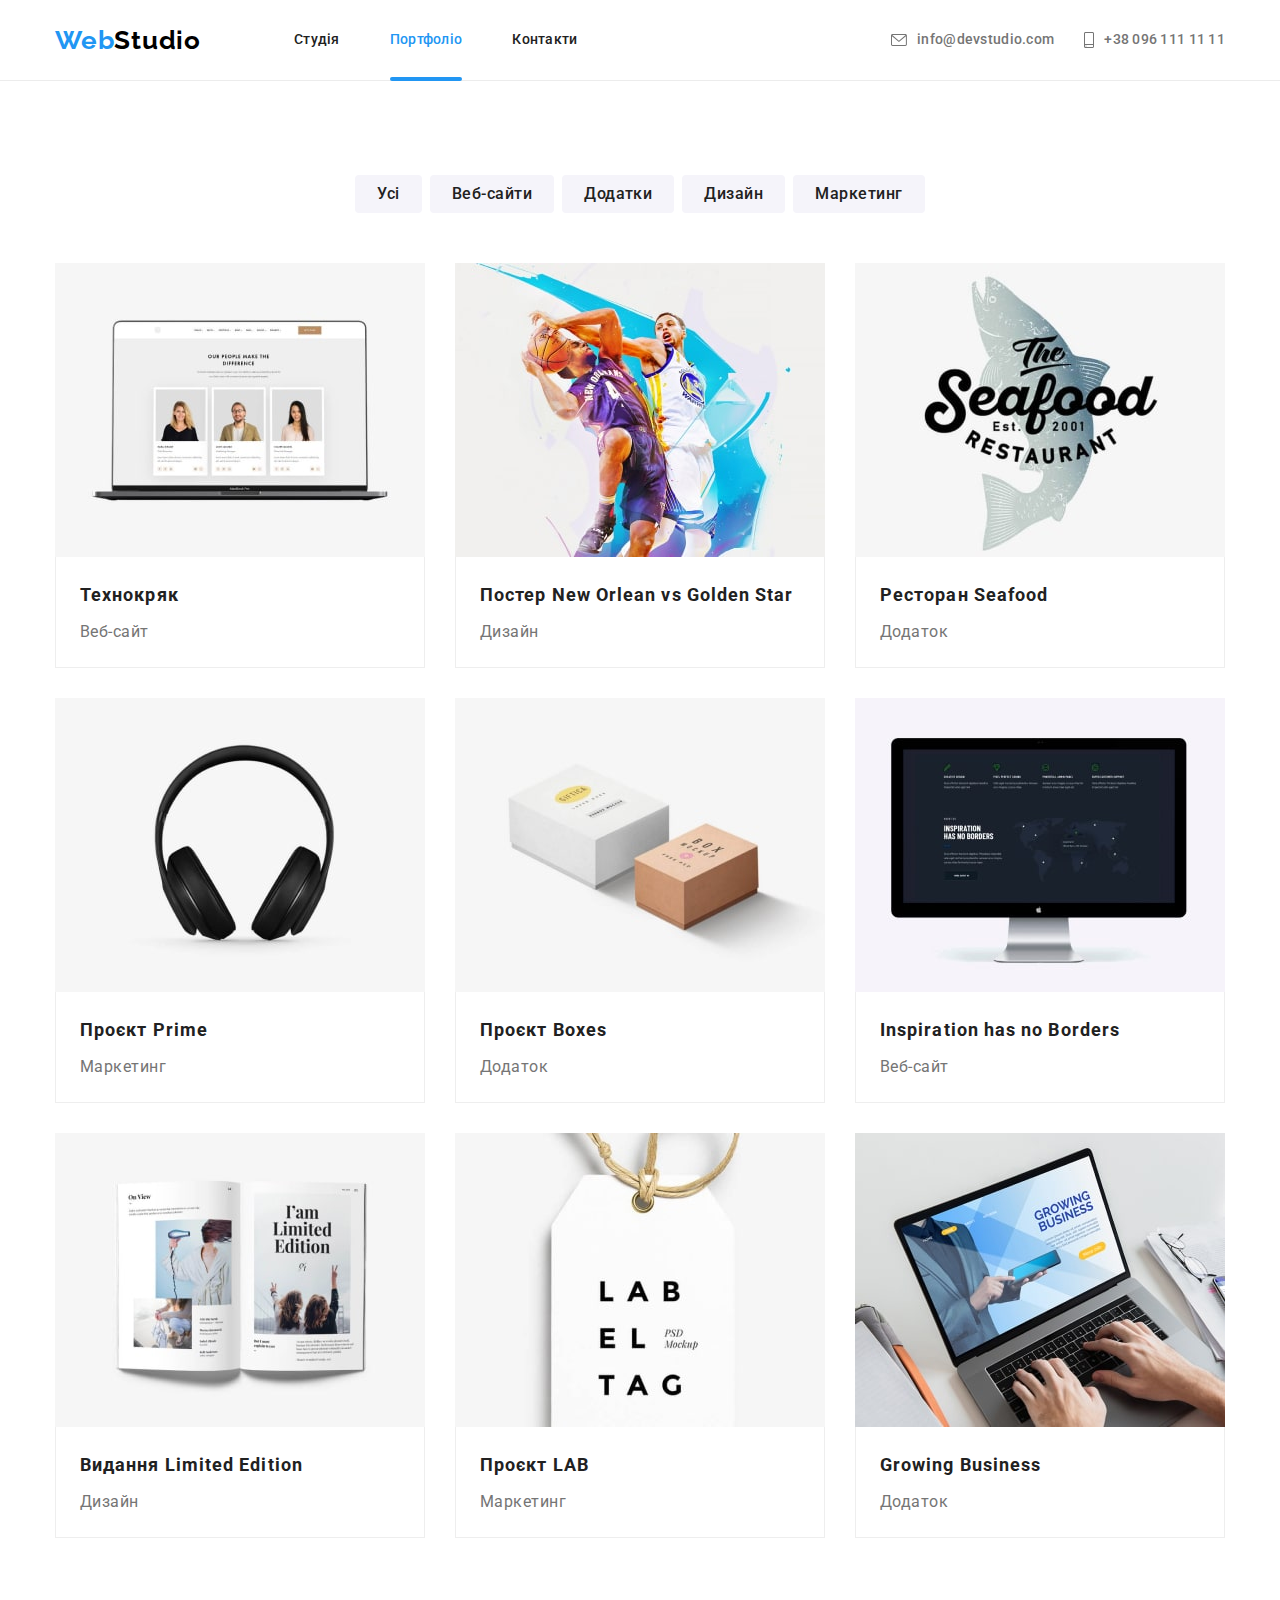
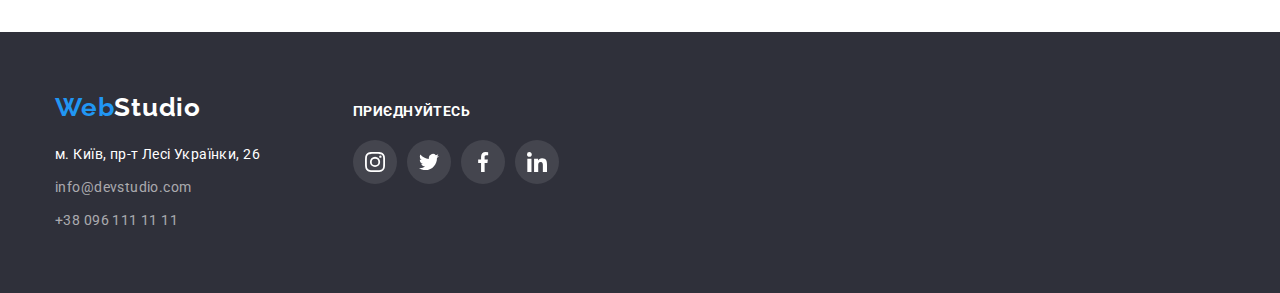
==== portfolio.html @ 2e15c5b2 "Клон ДЗ №5" ====
<!DOCTYPE html>
<html lang="uk">
<head>
    <meta charset="UTF-8">
    <meta http-equiv="X-UA-Compatible" content="IE=edge">
    <meta name="viewport" content="width=device-width, initial-scale=1.0">
    <link rel="preconnect" href="https://fonts.googleapis.com">
    <link rel="preconnect" href="https://fonts.gstatic.com" crossorigin>
    <link href="https://fonts.googleapis.com/css2?family=Raleway:wght@700&family=Roboto:wght@400;500;700;900&display=swap" rel="stylesheet">
    <link rel="stylesheet" href="https://cdnjs.cloudflare.com/ajax/libs/modern-normalize/1.0.0/modern-normalize.min.css" />
    <link rel="stylesheet" href="./css/styles.css" />
    <title>Портфоліо</title>
</head>
<body>
    <!-- шапка сторінки -->
    <header class="header">
        <div class="container shapka">
            <nav class="navigation">
                <!-- логотип -->
                <a href="./index.html" class="logo"><span class="logo-color">Web</span>Studio</a>
                <!-- навігація на інші сторінки -->
                <ul class="menu"> 
                    <li class="menu-studia menu-dist"><a href="./index.html" class="link">Студія</a></li>
                    <li class="menu-portfolio menu-dist"><a href="./portfolio.html" class="link current">Портфоліо</a></li>
                    <li class="menu-kontakty menu-dist"><a href="#" class="link">Контакти</a></li>
                </ul>          
            </nav>
            <!-- контакти -->
            <ul class="kontakty">
                <li class="mail kntkt-dist"><a href="mailto:info@devstudio.com" class="link">
                    <svg class="logo-mail" width="16" height="12">
                        <use href="./images/icons.svg#icon-envelope"></use>
                    </svg>info@devstudio.com</a>
                </li>
                <li class="tel kntkt-dist"><a href="tel:+380961111111" class="link">
                    <svg class="logo-mail" width="10" height="16">
                        <use href="./images/icons.svg#icon-smartphone"></use>
                    </svg>+38 096 111 11 11</a></li>
            </ul>
        </div>
    </header>
    <!-- контент сторінки -->
    <main>
        <section class="portfolio-bg">
            <div class="container">
                <h1 class="visually-hidden">Портфоліо</h1>
                <!-- фільтр -->
                <ul class="all-button">
                    <li class="all btn"><button type="button" class="fr-button">Усі</button></li>
                    <li class="web btn"><button type="button" class="fr-button">Веб-сайти</button></li>
                    <li class="app btn"><button type="button" class="fr-button">Додатки</button></li>
                    <li class="design btn"><button type="button" class="fr-button">Дизайн</button></li>
                    <li class="marketing btn"><button type="button" class="fr-button">Маркетинг</button></li>
                </ul>
                <!-- список робіт -->
                <ul class="work-list">
                    <li class="border-card">
                        <article class="border-shadow">
                            <a href="#" class="link">
                                <div class="product-thumb">
                                    <p class="hover-overlay-text">Ресурс пропонує комплексні пропозиції з різним рівнем функціоналу та сервісів. Все це дозволить відвідувачу отримати вичерпні відомості про компанію чи приватну особу.</p>
                                    <img src="./images/portf-01.jpg" alt="ноутбук з відкритим сайтом" width="370" />
                                </div>
                                <div class="card-content">
                                    <h2 class="title-portfolio">Технокряк</h2>
                                    <p class="subname-portfolio">Веб-сайт</p>
                                </div>
                            </a>
                        </article>  
                    </li>
                    <li class="border-card">
                        <article class="border-shadow">
                            <a href="#" class="link">
                                <div class="product-thumb">
                                    <p class="hover-overlay-text">Ресурс пропонує комплексні пропозиції з різним рівнем функціоналу та сервісів. Все це дозволить відвідувачу отримати вичерпні відомості про компанію чи приватну особу.</p>                                
                                    <img src="./images/portf-02.jpg" alt="баскетболісти" width="370" />
                                </div>                                
                                <div class="card-content">
                                    <h2 class="title-portfolio">Постер <span lang="en">New Orlean vs Golden Star</span></h2>
                                    <p class="subname-portfolio">Дизайн</p>
                                </div>
                            </a>
                        </article>    
                    </li>
                    <li class="border-card">
                        <article class="border-shadow">
                            <a href="#" class="link">
                                <div class="product-thumb">
                                    <p class="hover-overlay-text">Ресурс пропонує комплексні пропозиції з різним рівнем функціоналу та сервісів. Все це дозволить відвідувачу отримати вичерпні відомості про компанію чи приватну особу.</p>                                
                                    <img src="./images/portf-03.jpg" alt="логотип форми риби" width="370" />
                                </div>                                
                                <div class="card-content">
                                    <h2 class="title-portfolio">Ресторан <span lang="en">Seafood</span></h2>
                                    <p class="subname-portfolio">Додаток</p>
                                </div>
                            </a>
                        </article>    
                    </li>
                    <li class="border-card">
                        <article class="border-shadow">
                            <a href="#" class="link">
                                <div class="product-thumb">
                                    <p class="hover-overlay-text">Ресурс пропонує комплексні пропозиції з різним рівнем функціоналу та сервісів. Все це дозволить відвідувачу отримати вичерпні відомості про компанію чи приватну особу.</p>                                
                                    <img src="./images/portf-04.jpg" alt="навушники" width="370" />
                                </div>                                
                                <div class="card-content">
                                    <h2 class="title-portfolio">Проєкт <span lang="en">Prime</span></h2>
                                    <p class="subname-portfolio">Маркетинг</p>
                                </div>
                            </a>
                        </article>    
                    </li>
                    <li class="border-card">
                        <article class="border-shadow">
                            <a href="#" class="link">
                                <div class="product-thumb">
                                    <p class="hover-overlay-text">Ресурс пропонує комплексні пропозиції з різним рівнем функціоналу та сервісів. Все це дозволить відвідувачу отримати вичерпні відомості про компанію чи приватну особу.</p>                                
                                    <img src="./images/portf-05.jpg" alt="дві коробки" width="370" />
                                </div>                                
                                <div class="card-content">
                                    <h2 class="title-portfolio">Проєкт <span lang="en">Boxes</span></h2>
                                    <p class="subname-portfolio">Додаток</p>
                                </div>
                            </a>
                        </article>    
                    </li>
                    <li class="border-card">
                        <article class="border-shadow">
                            <a href="#" class="link">
                                <div class="product-thumb">
                                    <p class="hover-overlay-text">Ресурс пропонує комплексні пропозиції з різним рівнем функціоналу та сервісів. Все це дозволить відвідувачу отримати вичерпні відомості про компанію чи приватну особу.</p>                                
                                    <img src="./images/portf-06.jpg" alt="монітор з відкритим сайтом" width="370" />
                                </div>                                
                                <div class="card-content">
                                    <h2 class="title-portfolio" lang="en">Inspiration has no Borders</h2>
                                    <p class="subname-portfolio">Веб-сайт</p>
                                </div>
                            </a>
                        </article>    
                    </li>
                    <li class="border-card">
                        <article class="border-shadow">
                            <a href="#" class="link">
                                <div class="product-thumb">
                                    <p class="hover-overlay-text">Ресурс пропонує комплексні пропозиції з різним рівнем функціоналу та сервісів. Все це дозволить відвідувачу отримати вичерпні відомості про компанію чи приватну особу.</p>                                
                                    <img src="./images/portf-07.jpg" alt="журнал" width="370" />
                                </div>                                
                                <div class="card-content">
                                    <h2 class="title-portfolio">Видання <span lang="en">Limited Edition</span></h2>
                                    <p class="subname-portfolio">Дизайн</p>
                                </div>
                            </a>
                        </article>    
                    </li>
                    <li class="border-card">
                        <article class="border-shadow">
                            <a href="#" class="link">
                                <div class="product-thumb">
                                    <p class="hover-overlay-text">Ресурс пропонує комплексні пропозиції з різним рівнем функціоналу та сервісів. Все це дозволить відвідувачу отримати вичерпні відомості про компанію чи приватну особу.</p>                                
                                    <img src="./images/portf-08.jpg" alt="бірка" width="370" />
                                </div>                                
                                <div class="card-content">
                                    <h2 class="title-portfolio">Проєкт <span lang="en">LAB</span></h2>
                                    <p class="subname-portfolio">Маркетинг</p>
                                </div>
                            </a>
                        </article>    
                    </li>
                    <li class="border-card">
                        <article class="border-shadow">
                            <a href="#" class="link">
                                <div class="product-thumb">
                                    <p class="hover-overlay-text">Ресурс пропонує комплексні пропозиції з різним рівнем функціоналу та сервісів. Все це дозволить відвідувачу отримати вичерпні відомості про компанію чи приватну особу.</p>                                
                                    <img src="./images/portf-09.jpg" alt="руки друкують на ноутбуці" width="370" />
                                </div>                                
                                <div class="card-content">
                                    <h2 class="title-portfolio" lang="en">Growing Business</h2>
                                    <p class="subname-portfolio">Додаток</p>
                                </div>
                            </a>
                        </article>    
                    </li>
                </ul>
            </div>
        </section>
    </main>
    <!-- підвал сторінки -->
    <footer class="footer">
        <div class="container footer-pos">
            <div class="footer-block-1">
                <a href="./index.html" class="logo-footer"><span class="logo-color">Web</span>Studio</a>
                <address>
                    <ul class="f-kontakty">
                        <li class="f-adress kontakt"><a href="https://goo.gl/maps/CPtrU1FHBa2aNyZL9" target="_blank" rel="noopener noreferrer nofollow" class="link">м. Київ, пр-т Лесі Українки, 26</a></li>
                        <li class="f-mail kontakt"><a href="mailto:info@devstudio.com" class="link">info@devstudio.com</a></li>
                        <li class="f-tel kontakt"><a href="tel:+380961111111" class="link">+38 096 111 11 11</a></li>
                    </ul>
                </address>
            </div>
            <div class="footer-block-2">
                <p class="footer-link footer-dist">Приєднуйтесь</p>
                <ul class="list-soc">
                    <li>
                        <a href="#" class="solid-round">
                            <svg class="logo-soc" width="20" height="20">
                                <use href="./images/icons.svg#icon-instagram"></use>
                            </svg>
                        </a> 
                    </li>
                    <li>
                        <a href="#" class="solid-round">
                            <svg class="logo-soc" width="20" height="20">
                                <use href="./images/icons.svg#icon-twitter"></use>
                            </svg>
                        </a> 
                    </li>
                    <li>
                        <a href="#" class="solid-round">
                            <svg class="logo-soc" width="20" height="20">
                                <use href="./images/icons.svg#icon-facebook"></use>
                            </svg>
                        </a> 
                    </li>
                    <li>
                        <a href="#" class="solid-round">
                            <svg class="logo-soc" width="20" height="20">
                                <use href="./images/icons.svg#icon-linkedin"></use>
                            </svg>
                        </a> 
                    </li>
                </ul>
            </div>    
            
        </div>
    </footer>
</body>
</html>
---- css/styles.css ----
/* primary-color-text #2196F3 (синій)
   main-color-text #212121 (чорний)
   secondary-color-text #757575 (сірий)
   logo-color-text #000000 (глибокий чорний)
   footer-color-text #FFFFFF (білий)
   active-button #188CE8 (темно синій)
   kontakty-footer rgba(255, 255, 255, 0.6) (білий з альфа-каналом)
   
   main-color-bg #FFFFFF; (білий)
   secondary-color-bg #F5F4FA; (ліловий)
   footer-color-bg #2F303A; (темно сірий)*/

:root {
    --primary-color-text: #2196F3;
    --main-color-text: #212121;
    --secondary-color-text: #757575;
    --logo-color-text: #000000;
    --footer-color-text: #FFFFFF;
    --main-color-bg: #FFFFFF;
    --secondary-color-bg: #F5F4FA;
    --footer-color-bg: #2F303A;
    --active-button: #188CE8;
    --card-border-color: #EEEEEE;
    --kontakty-footer: rgba(255, 255, 255, 0.6);
    --shadow-main-button: 0px 4px 4px rgba(0, 0, 0, 0.15);
    --shadow-card-solid: 0px 1px 3px rgba(0, 0, 0, 0.12), 0px 1px 1px rgba(0, 0, 0, 0.14), 0px 2px 1px rgba(0, 0, 0, 0.2);
    --shadow-filtr-button: 0px 3px 1px rgba(0, 0, 0, 0.1), 0px 1px 2px rgba(0, 0, 0, 0.08), 0px 2px 2px rgba(0, 0, 0, 0.12);
    --work-list: #EEEEEE;
    --line-header: #ECECEC;
    --overlay-color: rgba(47, 48, 58, 0.4);
    --border-client: #AFB1B8;
    --footer-socsolid-main: rgba(255, 255, 255, 0.1);
    --hero-bg: #C4C4C4;
    --hover-overlay-blue: rgba(33, 150, 243, 0.9);
    --shadow-portfolio-card: 0px 1px 1px rgba(0, 0, 0, 0.12), 0px 4px 4px rgba(0, 0, 0, 0.06), 1px 4px 6px rgba(0, 0, 0, 0.16);
    --transition-bezier: cubic-bezier(0.4, 0, 0.2, 1);
    --working-solid: rgba(47, 48, 58, 0.8);
    --backdrop-color: rgba(0, 0, 0, 0.2);
    --modal-bg-color: #FFFFFF;
    --time-250: 250ms;
    --border-btn: rgba(0, 0, 0, 0.1);
}

html {
    box-sizing: border-box;
}
*,
*::before,
*::after {
    box-sizing: inherit;
}

body {
    font-family: 'Roboto', sans-serif;
    background-color: var(--main-color-bg);
    color: var(--secondary-color-text);
}

ul {
    list-style: none;
}
a {
    text-decoration: none;
}
p, h1, h2, h3, h4, h5, h6 {
    margin: 0;
}
ul, ol { 
    margin: 0;
    padding-left: 0;
}
img {
    display: block;
    max-width: 100%;
}


.hero-button,
.all-button .fr-button {
    font-family: inherit;
    cursor: pointer;
    border: transparent;
    border-radius: 4px;
}
.hero-button {
    padding: 10px 32px;
    box-shadow: var(--shadow-main-button)
}


/* !!!стилі Шапки!!! */

.logo {
    font-family: 'Raleway', sans-serif;
    font-style: normal;
    font-weight: 700;
    font-size: 26px;
    line-height: 1.19;
    letter-spacing: 0.03em;
    color: var(--logo-color-text);
    margin-right: 93px;
}
.logo-color {
    color: var(--primary-color-text);
}

.menu-studia .link,
.menu-portfolio .link,
.menu-kontakty .link,
.mail .link,
.tel .link {
    display: block;
    font-style: normal;
    font-weight: 500;
    font-size: 14px;
    line-height: 1.14;
    letter-spacing: 0.02em;
    padding-top: 32px;
    padding-bottom: 32px;

    transition-property: color;
    transition-duration: var(--time-250);
    transition-timing-function: var(--transition-bezier);
}
.menu-studia .link,
.menu-portfolio .link,
.menu-kontakty .link {
    color: var(--main-color-text);
}
.menu-studia .link:hover,
.menu-portfolio .link:hover,
.menu-kontakty .link:hover,
.menu-studia .link:focus,
.menu-portfolio .link:focus,
.menu-kontakty .link:focus {
    color: var(--primary-color-text);
}
/* підсвічування поточного меню */
.menu-portfolio .link.current,
.menu-studia .link.current {
    color: var(--primary-color-text);
}
.menu-dist {
   display: block;
   position: relative; 
}
.link.current::after {
    content: '';
    display: block;
    width: 100%;
    height: 4px;
    background-color: var(--primary-color-text);
    border-radius: 2px;
    position: absolute;
    bottom: -1px;
}


.mail .link,
.tel .link {
    display: flex;
    color: var(--secondary-color-text);
    fill: var(--secondary-color-text);
}
.logo-mail {
    color: currentColor;
    margin-right: 10px;

    transition-property: fill;
    transition-duration: var(--time-250);
    transition-timing-function: var(--transition-bezier);
}
.mail .link:hover,
.tel .link:hover,
.mail .link:focus,
.tel .link:focus {
    color: var(--primary-color-text);
    fill: var(--primary-color-text);
}

.container.shapka {
    display: flex;
    align-items: center;
    justify-content: space-between;
}

.navigation {
    display: flex;
    align-items: center;
}
.menu {
    display: flex;
    align-items: center;
    gap: 50px;
}

.kontakty {
    display: flex;
    gap: 30px;
}
.kntkt-dist .link {
    display: flex;
    align-items: center;
}

.header {
    border-bottom-width: 1px;
    border-bottom-style: solid;
    border-bottom-color: var(--line-header);
}




/* !!!стилі Футера!!! */
.footer {
    background-color: var(--footer-color-bg);
    padding: 60px 0;
}
.logo-footer {
    display: inline-block;
    font-family: 'Raleway', sans-serif;
    font-style: normal;
    font-weight: 700;
    font-size: 26px;
    line-height: 1.19;
    letter-spacing: 0.03em;
    color: var(--footer-color-text);
    margin-bottom: 20px;
}
/* .logo-color задано в стилі Шапки */
.kontakt .link {
    font-style: normal;
    font-size: 14px;
    line-height: 1.71;
    letter-spacing: 0.03em;

    transition-property: color;
    transition-duration: var(--time-250);
    transition-timing-function: var(--transition-bezier);
}
.f-adress .link {
    color: var(--footer-color-text);
}
.f-mail .link,
.f-tel .link {
    color: var(--kontakty-footer)   
}
.kontakt .link:hover,
.kontakt .link:focus {
    color: var(--primary-color-text);
}
.f-kontakty .kontakt:not(:last-child) {
    margin-bottom: 9px;
}
.footer-pos {
    display: flex;
    gap: 93px;
    align-items: baseline;
}

.footer-link {
    font-weight: 700;
    font-size: 14px;
    line-height: 1.14;
    letter-spacing: 0.03em;
    text-transform: uppercase;
    color: var(--footer-color-text);
    margin-bottom: 20px;
}

.list-soc {
    display: flex;
    gap: 10px;
}
.solid-round {
    display: flex;
    width: 44px;
    height: 44px;
    background-color: var(--footer-socsolid-main);
    fill: var(--footer-color-text);
    border-radius: 50%;
    justify-content: center;
    align-items: center;

    transition-property: background-color;
    transition-duration: var(--time-250);
    transition-timing-function: var(--transition-bezier);
}
.solid-round:hover,
.solid-round:focus {
    background-color: var(--primary-color-text);
}


/* ----------!!!стилі головної Студія!!!---------- */
.hero {
    padding: 200px 0;
    text-align: center;
}
.overlay {
    max-width: 1600px;
    margin-left: auto;
    margin-right: auto;
    background-image: 
    linear-gradient(to right, var(--overlay-color), var(--overlay-color)),
    url(../images/hero.jpg);
    background-color: var(--hero-bg);
    background-size: cover;
}
.hero-title {
    font-style: normal;
    font-weight: 900;
    font-size: 44px;
    line-height: 1.36;
    letter-spacing: 0.06em;
    text-transform: uppercase;
    color: var(--footer-color-text);
    margin: 0px 0px 30px 0px;
}

.title-centr {
    max-width: 696px;
}
.hero-button {
    font-style: normal;
    font-weight: 700;
    font-size: 16px;
    line-height: 1.88;
    text-align: center;
    letter-spacing: 0.06em;
    background-color: var(--primary-color-text);
    color: var(--footer-color-text);

    transition-property: background-color;
    transition-duration: var(--time-250);
    transition-timing-function: var(--transition-bezier);
}
.hero-button:hover,
.hero-button:focus {
    background-color: var(--active-button);
}

.visually-hidden {
    position: absolute;
    white-space: nowrap;
    height: 1px;
    width: 1px;
    border: 0;
    overflow: hidden;
    clip: rect(0 0 0 0);
    padding: 0;
    margin: -1px;
    clip-path: inset(50%);
  }
.title-section {
    font-style: normal;
    font-weight: 700;
    font-size: 36px;
    line-height: 1.17;
    text-align: center;
    letter-spacing: 0.03em;
    color: var(--main-color-text);
    margin-bottom: 50px;
    margin-top: 0;
    padding: 0;
}
.title-perevagy {
    font-style: normal;
    font-weight: 700;
    font-size: 14px;
    line-height: 1.14;
    letter-spacing: 0.03em;
    text-transform: uppercase;
    color: var(--main-color-text);
    padding: 0;
    margin-top: 0;
    margin-bottom: 10px;
}
.paragraph-perevagy {
    font-size: 14px;
    line-height: 1.71;
    letter-spacing: 0.03em;
    color: var(--secondary-color-text);
    max-width: 270px;
}
.bg-perevagy {
    display: flex;
    background-color: var(--secondary-color-bg);
    width: 270px;
    height: 120px;
    border-radius: 4px;
    margin-bottom: 30px;
    justify-content: center;
    align-items: center;
}

.thumb-item {
    position: relative;
}
.thumb-pos-text {
    display: flex;
    justify-content: center;
    align-items: center;
    position: absolute;
    bottom: 0;
    width: 100%;
    height: 70px;
    background-color: var(--working-solid);
}
.thumb-working-text {
    position: absolute;
    font-weight: 700;
    font-size: 14px;
    line-height: 1.14;
    letter-spacing: 0.03em;
    text-transform: uppercase;
    color: var(--main-color-bg);
}

.title-name {
    font-style: normal;
    font-weight: 500;
    font-size: 16px;
    line-height: 1.19;
    text-align: center;
    letter-spacing: 0.03em;
    color: var(--main-color-text);
    margin-bottom: 10px;
}
.title-subname {
    font-size: 16px;
    line-height: 1.19;
    text-align: center;
    letter-spacing: 0.03em;
    color: var(--secondary-color-text);
    margin-bottom: 16px;
}
.card-solid {
    background-color: var(--main-color-bg);
    border-radius: 0 0 4px 4px;
    box-shadow: var(--shadow-card-solid);
}
.comand-content {
    padding: 30px 0;
}
.list-soc-comand {
    display: flex;
    gap: 10px;
    justify-content: center;
}
.solid-round-comand {
    display: flex;
    width: 44px;
    height: 44px;
    background-color: var(--footer-socsolid-main);
    border-radius: 50%;
    fill: var(--border-client);
    justify-content: center;
    align-items: center;

    transition-property: background-color, fill;
    transition-duration: var(--time-250);
    transition-timing-function: var(--transition-bezier);
}
.logo-soc-comand {
    color: currentColor;
}
.solid-round-comand:hover,
.solid-round-comand:focus {
    background-color: var(--primary-color-text);
    fill: var(--footer-color-text);
}    

.bg-violet {
    background-color: var(--secondary-color-bg);
    padding: 94px 0;
}
.bg-white-perevagy {
    padding-top: 94px;
}
.bg-white-work {
    padding: 94px 0;
}

.container {
    width: 1200px;
    margin: 0 auto;
    padding-left: 15px;
    padding-right: 15px;
}

.perevagy, .working, .comand {
    display: flex;
    gap: 30px;
}
.clients {
    display: flex;
    gap: 30px;
}
.border-client {
    display: flex;
    border: 1px solid var(--border-client);
    border-radius: 4px;
    height: 92px;
    min-width: 170px;
    fill: var(--border-client);
    justify-content: center;
    align-items: center;

    transition-property: border-color, fill;
    transition-duration: var(--time-250);
    transition-timing-function: var(--transition-bezier);
}
.logo-client {
    color: currentColor;
}
.border-client:hover,
.border-client:focus {
    border-color: var(--primary-color-text);
    fill: var(--primary-color-text);
}


/* ----------!!!стилі головної Портфоліо!!!---------- */

/* стилі Фільтра */
.all .fr-button,
.web .fr-button,
.app .fr-button,
.design .fr-button,
.marketing .fr-button {
    font-style: normal;
    font-weight: 500;
    font-size: 16px;
    line-height: 1.62;
    text-align: center;
    letter-spacing: 0.03em;
    background-color: var(--secondary-color-bg);
    color: var(--main-color-text);
    padding: 6px 22px;

    transition-property: color, background-color, box-shadow;
    transition-duration: var(--time-250);
    transition-timing-function: var(--transition-bezier);
}

.all .fr-button:hover,
.all .fr-button:focus,
.web .fr-button:hover,
.web .fr-button:focus,
.app .fr-button:hover,
.app .fr-button:focus,
.design .fr-button:hover,
.design .fr-button:focus,
.marketing .fr-button:hover,
.marketing .fr-button:focus {
    background-color: var(--primary-color-text);
    color: var(--footer-color-text);
    box-shadow: var(--shadow-filtr-button);
}

 
.title-portfolio {
    font-style: normal;
    font-weight: 700;
    font-size: 18px;
    line-height: 2;
    letter-spacing: 0.06em;
    color: var(--main-color-text);
    margin-bottom: 4px;
}
.subname-portfolio {
    font-style: normal;
    font-size: 16px;
    line-height: 1.88;
    letter-spacing: 0.03em;
    color: var(--secondary-color-text);
}

.all-button {
    display: flex;
    gap: 8px;
    justify-content: center;
    margin-bottom: 50px;
}

.work-list {
    display: flex;
    flex-wrap: wrap;
    gap: 30px;
}
.border-card {
    flex-basis: calc((100% - 60px) / 3);
}
.border-card:nth-child(3n) {
    margin-right: 0;
}
.border-shadow > .link {
    display: block;
    position: relative;

    transition-property: box-shadow;
    transition-duration: var(--time-250);
    transition-timing-function: var(--transition-bezier);
}
.border-shadow > .link:hover,
.border-shadow > .link:focus {
    box-shadow: var(--shadow-portfolio-card);
}

.portfolio-bg {
    padding: 94px 0;
}

.card-content {
    padding: 20px 24px;
    border-left: 1px solid var(--work-list);
    border-bottom: 1px solid var(--work-list);
    border-right: 1px solid var(--work-list);
}

.product-thumb {
    display: block;
    position: relative;
    overflow: hidden;
}
.hover-overlay-text {
    display: block;
    position: absolute;
    background-color: var(--hover-overlay-blue);
    width: 370px;
    height: 294px;
    font-size: 18px;
    line-height: 1.56;
    letter-spacing: 0.03em;
    color: var(--main-color-bg);
    padding: 63px 24px;

    transform: translateY(100%);
    transition-property: transform;
    transition-duration: var(--time-250);
    transition-timing-function: var(--transition-bezier);
}
.border-shadow > .link:hover .hover-overlay-text,
.border-shadow > .link:focus .hover-overlay-text {
    content: '';
    transform: translateY(0%);
}

/* ----------!!!стилі Модального вікна!!!---------- */
.backdrop {
    position: fixed;
    top: 0;
    left: 0;

    width: 100%;
    height: 100%;

    background-color: var(--backdrop-color);
    opacity: 1;
    visibility: visible;
    transition: opacity var(--time-250) var(--transition-bezier), visibility var(--time-250) var(--transition-bezier);
}
.backdrop.is-hidden {
    opacity: 0;
    pointer-events: none;
    visibility: hidden;
}
.backdrop.is-hidden .modal {
    transform: translate(-50%, -50%) scale(0.9);
}
.modal {
    position: absolute;
    top: 50%;
    left: 50%;
    transform: translate(-50%, -50%) scale(1);
    transition: transform var(--time-250) var(--transition-bezier);

    min-width: 528px;
    min-height: 581px;
    border-radius: 4px;
    padding: 40px;

    background-color: var(--modal-bg-color);
    box-shadow: var(--shadow-card-solid);
}
.btn-close {
    display:flex;
    align-items: center;
    justify-content: center;
    position: absolute;
    border-radius: 50%;
    width: 30px;
    height: 30px;
    top: 8px;
    right: 8px;
    padding: 0;
    cursor: pointer;
    border: 1px solid var(--border-btn);
}
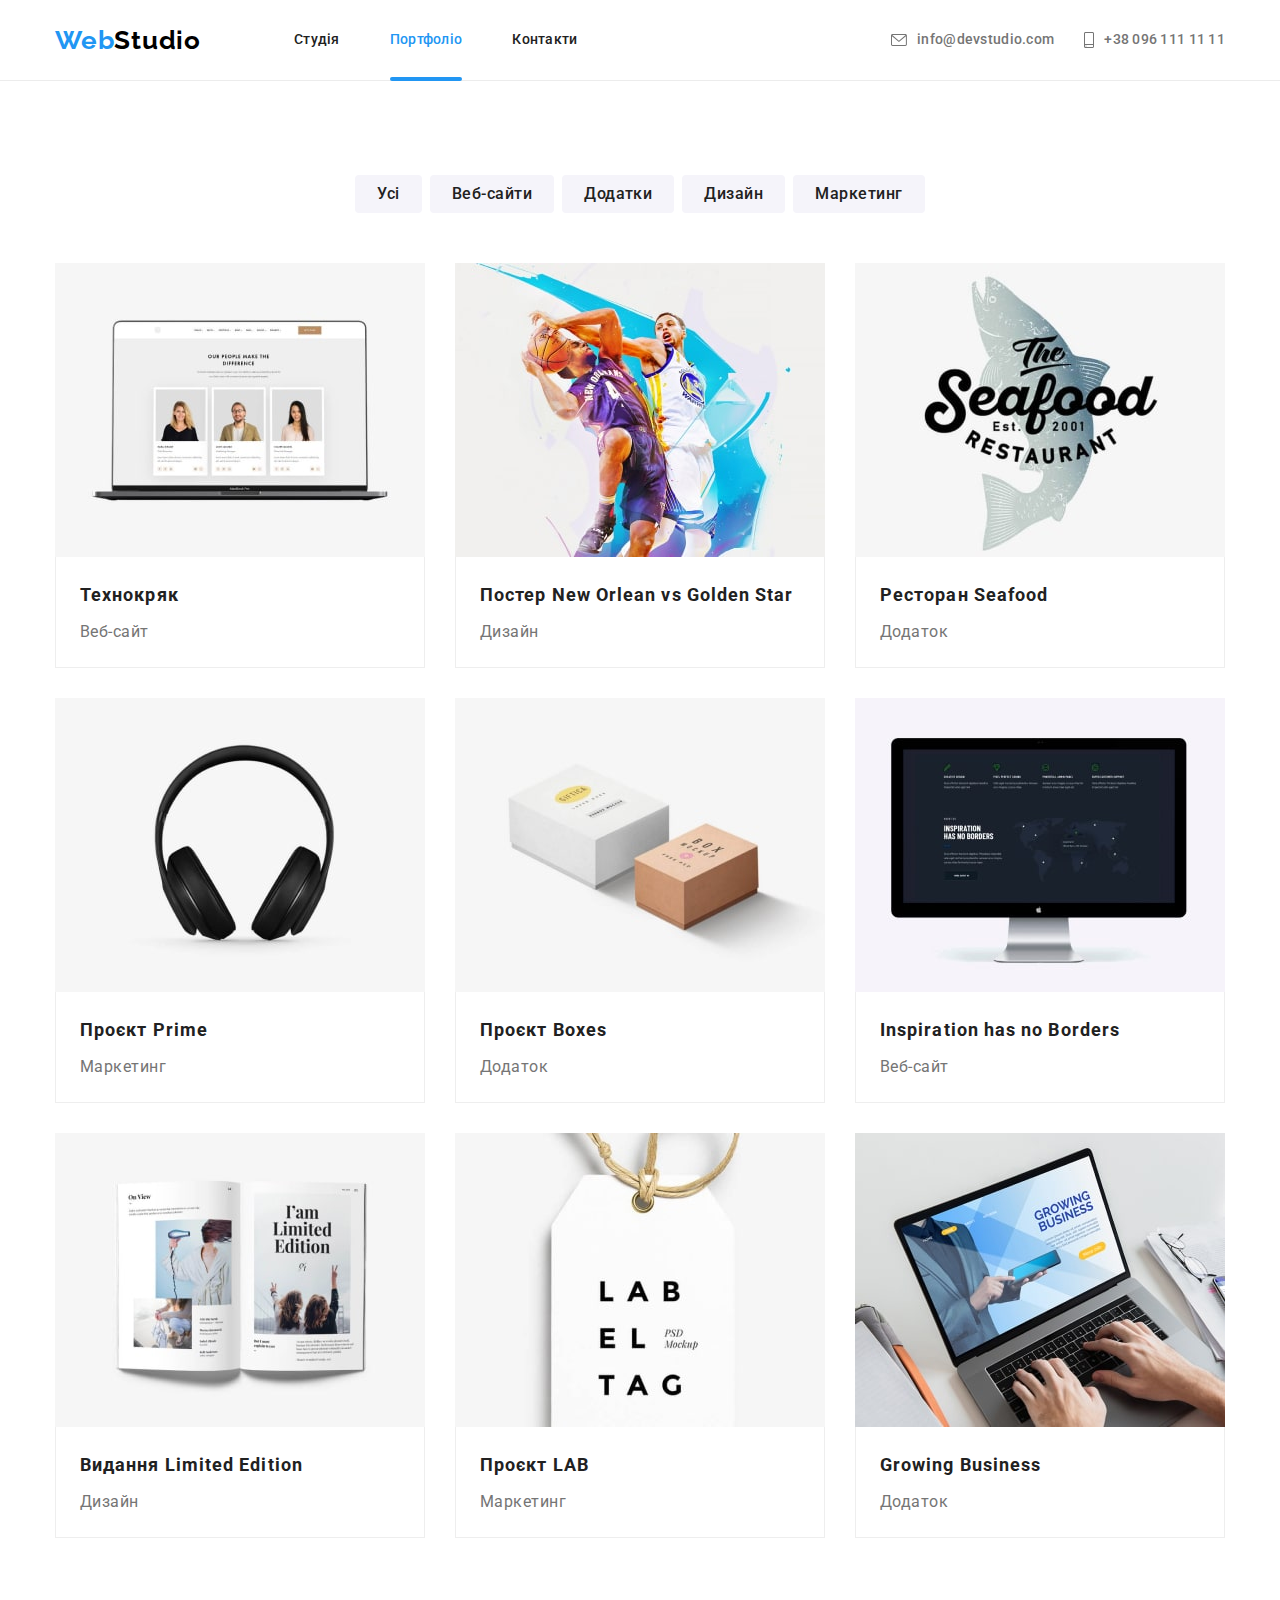
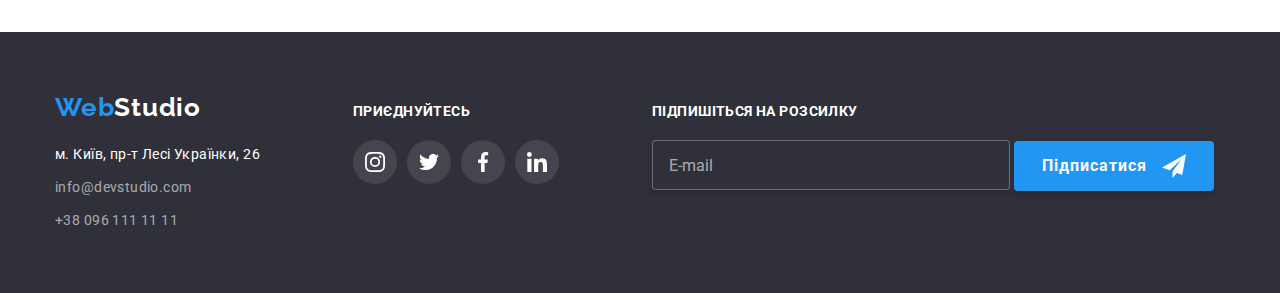
==== commit 85e12b5f: "Доданий третій блок футера та оформлена форма в модалці" ====
--- a/portfolio.html
+++ b/portfolio.html
@@ -230,7 +230,17 @@
                     </li>
                 </ul>
             </div>    
-            
+            <div class="footer-block-3">
+                <form name="signap-form" class="form-footer">
+                    <label for="user-email" class="footer-link">Підпишіться на розсилку</label>
+                    <input type="email" placeholder="E-mail" name="email" id="user-email" class="form-input">      
+                    <button type="submit" class="footer-button">Підписатися
+                        <svg class="logo-send" width="24" height="24">
+                             <use href="./images/icons.svg#icon-icon-send"></use>
+                         </svg>
+                    </button>
+                </form>
+            </div>
         </div>
     </footer>
 </body>
--- a/css/styles.css
+++ b/css/styles.css
@@ -39,6 +39,9 @@
     --modal-bg-color: #FFFFFF;
     --time-250: 250ms;
     --border-btn: rgba(0, 0, 0, 0.1);
+    --input-footer: rgba(255, 255, 255, 0.3);
+    --input-modal: rgba(33, 33, 33, 0.2);
+    --textarea-modal: rgba(117, 117, 117, 0.5);
 }
 
 html {
@@ -81,10 +84,6 @@
     cursor: pointer;
     border: transparent;
     border-radius: 4px;
-}
-.hero-button {
-    padding: 10px 32px;
-    box-shadow: var(--shadow-main-button)
 }
 
 
@@ -260,6 +259,7 @@
 }
 
 .footer-link {
+    display: block;
     font-weight: 700;
     font-size: 14px;
     line-height: 1.14;
@@ -290,6 +290,62 @@
 .solid-round:hover,
 .solid-round:focus {
     background-color: var(--primary-color-text);
+}
+
+
+.footer-button {
+    position: relative;
+    font-style: normal;
+    font-weight: 700;
+    font-size: 16px;
+    line-height: 1.88;
+    align-items: center;
+    text-align: left;
+    letter-spacing: 0.06em;
+    color: var(--footer-color-text);
+
+    background-color: var(--primary-color-text);
+    border-radius: 4px;
+    padding: 10px 28px;
+    cursor: pointer;
+    border: transparent;
+    box-shadow: var(--shadow-main-button);
+    width: 200px;
+
+    transition-property: background-color;
+    transition-duration: var(--time-250);
+    transition-timing-function: var(--transition-bezier);
+}
+.footer-button:hover,
+.footer-button:focus {
+    background-color: var(--active-button);
+}
+.logo-send {
+    position: absolute;
+    top: 50%;
+    right: 28px;
+    transform: translateY(-50%);
+}
+
+.form-input::placeholder {
+    color: var(--kontakty-footer);
+}
+.form-input {
+    padding: 15px 16px;
+    width: 358px;
+    height: 50px;
+    border-radius: 4px;
+    border: 1px solid var(--input-footer);
+    background-color: var(--footer-color-bg);
+    color: var(--footer-color-text);
+    box-shadow: var(--shadow-main-button);
+    outline: none;
+    transition-property: border-color;
+    transition-duration: var(--time-250);
+    transition-timing-function: var(--transition-bezier);
+}  
+.form-input:focus {
+    border-color: var(--primary-color-text);
 }
 
 
@@ -331,6 +387,9 @@
     letter-spacing: 0.06em;
     background-color: var(--primary-color-text);
     color: var(--footer-color-text);
+
+    padding: 10px 32px;
+    box-shadow: var(--shadow-main-button);
 
     transition-property: background-color;
     transition-duration: var(--time-250);
@@ -699,3 +758,113 @@
     cursor: pointer;
     border: 1px solid var(--border-btn);
 }
+.btn-img {
+    display: block;
+    fill: var(--logo-color-text);
+}
+.btn-close:hover .btn-img,
+.btn-close:focus .btn-img {
+    fill: var(--primary-color-text);
+}
+
+.form-modal {
+    margin-top: 30px;
+    display: block;
+}
+.name-form {
+    display: block;
+    font-size: 20px;
+    line-height: 1.15;
+    text-align: center;
+    letter-spacing: 0.03em;
+    color: var(--main-color-text);
+}
+.form-field {
+    position: relative;
+    display: flex;
+    flex-direction: column;
+    gap: 4px;
+    margin-bottom: 10px;
+}
+.form-field-check {
+    margin-top: 20px;
+}
+
+.modal-input {
+    display: block;
+    width: 448px;
+    height: 40px;
+    border-radius: 4px;
+    border: 1px solid var(--input-modal);
+    padding: 14px 16px 14px 42px;
+    outline: none;
+}
+.modal-input:focus, 
+.modal-textarea:focus, 
+.modal-input-chek:focus {
+    border-color: var(--primary-color-text);
+}
+.logo-modal {
+    position: absolute;
+    top: calc(8px + 50%);
+    left: 15px;
+    transform: translateY(-50%);
+    fill: var(--main-color-text);
+}
+.modal-input:focus + .logo-modal {
+    fill: var(--primary-color-text);
+}
+.user-modal {
+    font-size: 12px;
+    line-height: 1.17;
+    letter-spacing: 0.01em;
+}
+.modal-textarea::placeholder {
+    color: var(--textarea-modal);
+    font-size: 12px;
+    line-height: 14px;
+    letter-spacing: 0.01em;
+}
+.modal-textarea {
+    height: 120px;
+    resize: none;
+    border-radius: 4px;
+    border: 1px solid var(--input-modal);
+    padding: 12px 16px;
+    outline: none;
+}
+.form-chek-contrakt {
+    color: var(--primary-color-text);
+    text-decoration: underline;
+}
+.user-modal-chek {
+    width: 16px;
+    height: 15px;
+    display: inline-block;
+}
+.hero-button-modal {
+    display: block;
+    padding: 10px 52px;
+    margin-top: 30px;
+    margin-left: auto;
+    margin-right: auto;
+    font-size: 16px;
+    line-height: 1.88;
+    align-items: center;
+    text-align: center;
+    letter-spacing: 0.06em;
+
+    background-color: var(--primary-color-text);
+    border-radius: 4px;
+    box-shadow: var(--shadow-main-button);
+    color: var(--footer-color-text);
+    border-color: transparent;
+
+    transition-property: background-color;
+    transition-duration: var(--time-250);
+    transition-timing-function: var(--transition-bezier);
+}
+.hero-button-modal:hover,
+.hero-button-modal:focus {
+    background-color: var(--active-button);
+}